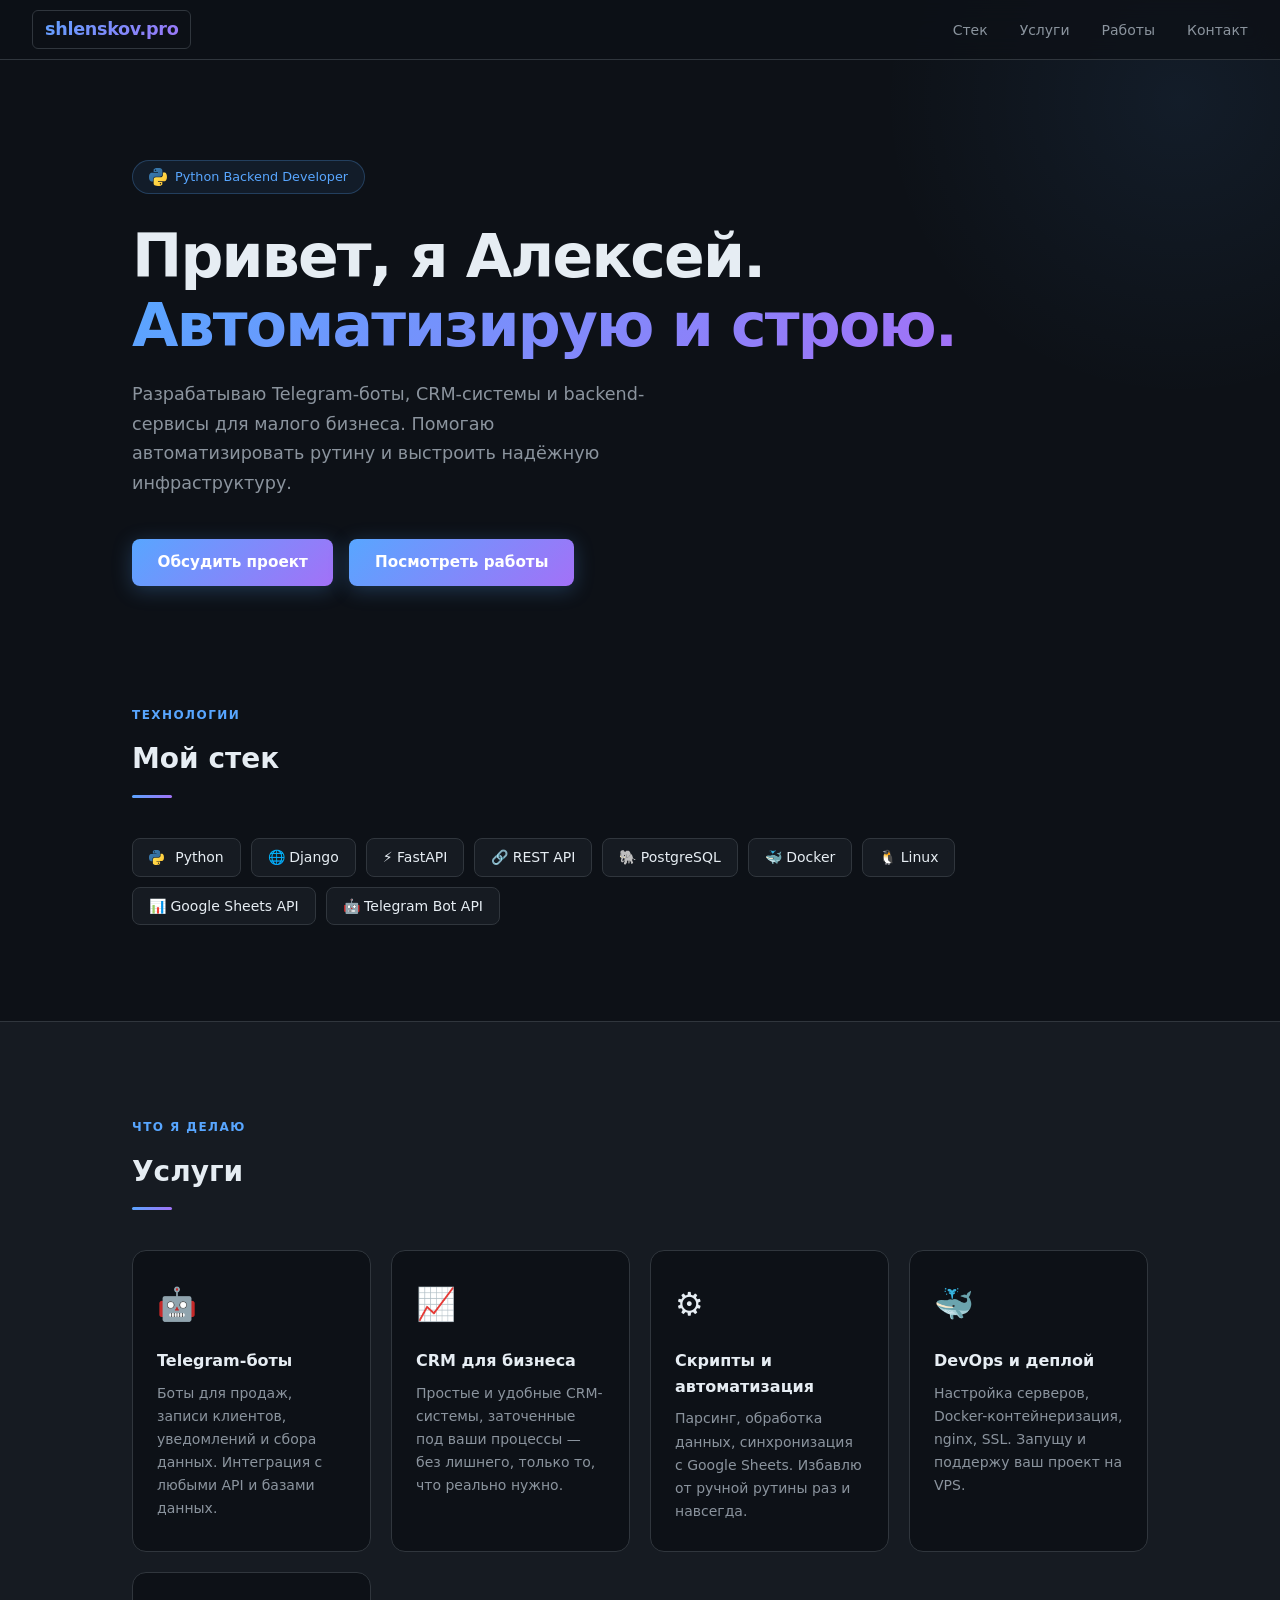
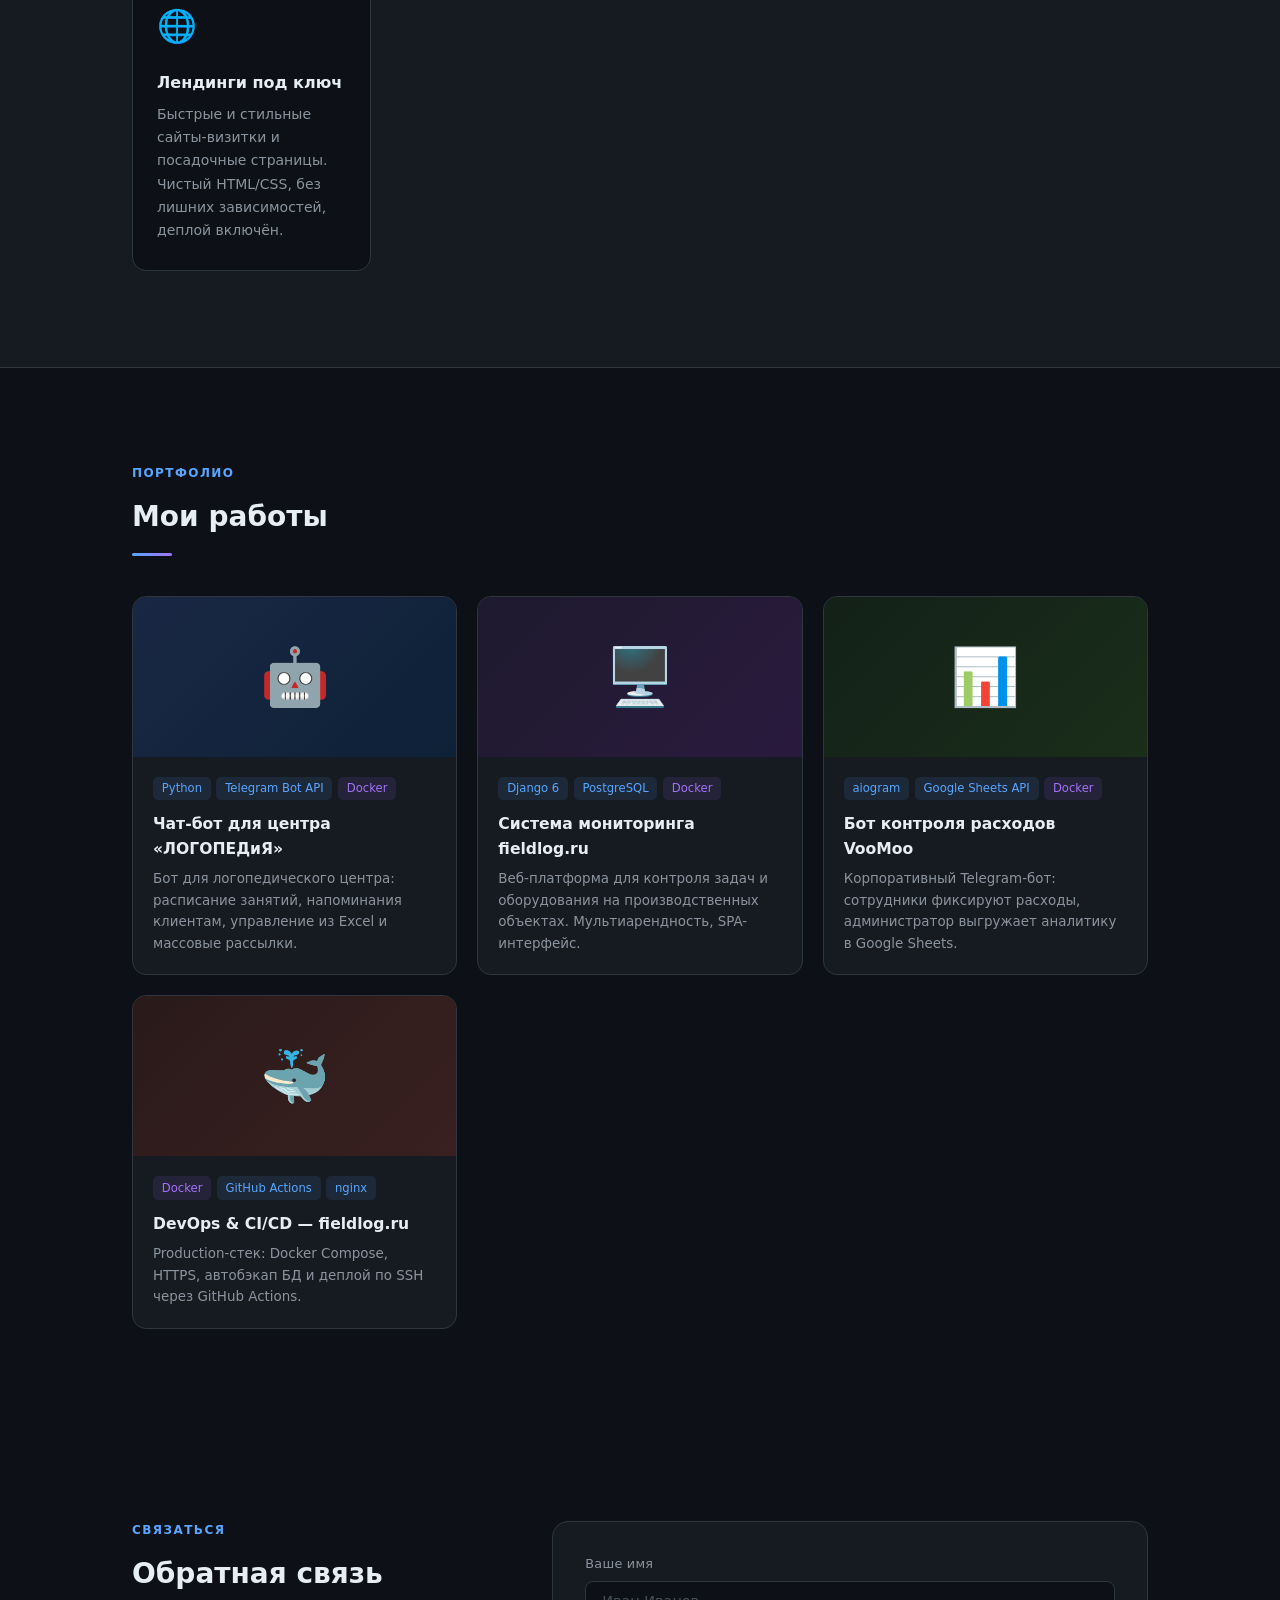
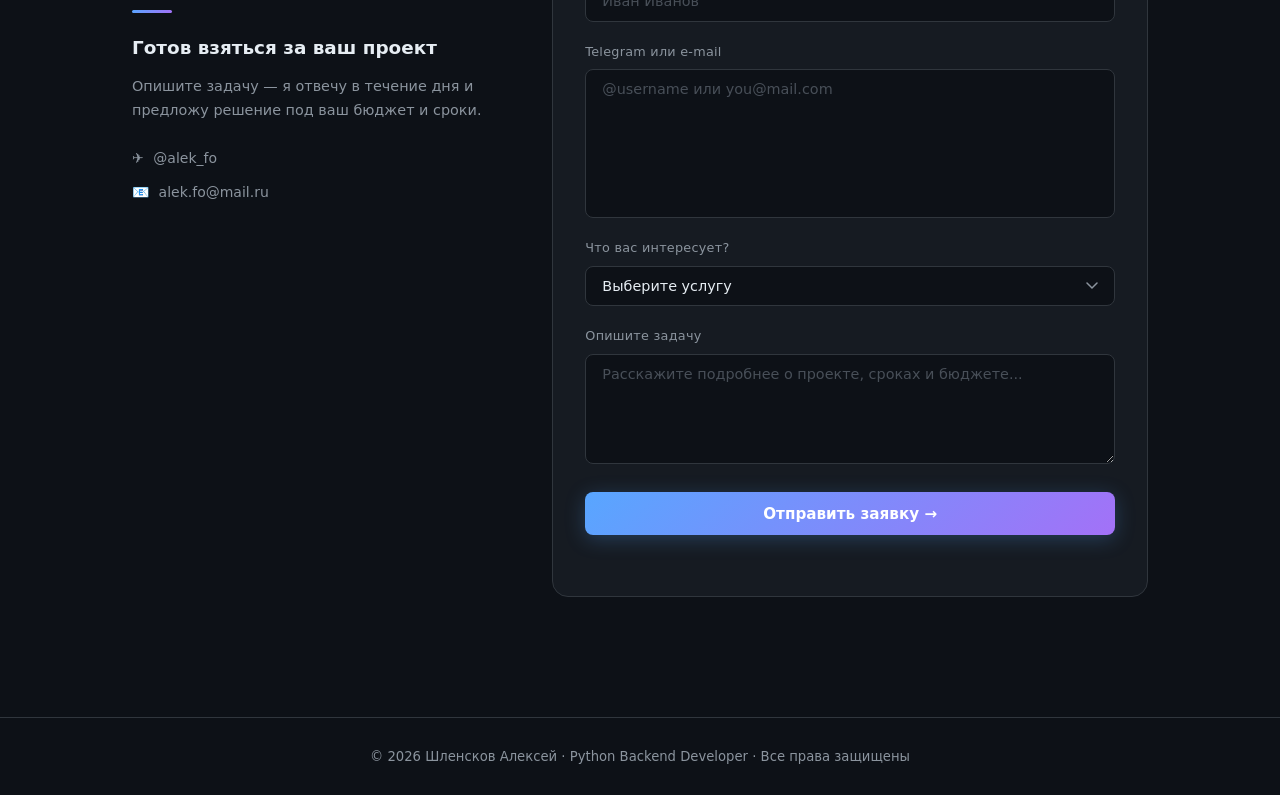
==== index.html @ dbe9e29e "init_commit" ====
<!DOCTYPE html>
<html lang="ru">
<head>
    <meta charset="UTF-8">
    <meta name="viewport" content="width=device-width, initial-scale=1.0">
    <title>Алексей — Python Backend Developer</title>
    <link rel="stylesheet" href="style.css">
</head>
<body>

<!-- ═══ NAV ═══════════════════════════════════════════ -->
<nav>
    <div class="nav-logo">shlenskov.pro</div>
    <ul class="nav-links">
        <li><a href="#stack">Стек</a></li>
        <li><a href="#services">Услуги</a></li>
        <li><a href="#portfolio">Работы</a></li>
        <li><a href="#contact">Контакт</a></li>
    </ul>
</nav>

<!-- ═══ HERO ═══════════════════════════════════════════ -->
<section id="hero">
    <div class="container">
        <div class="hero-badge">
            <img src="assets/python-logo.svg" width="18" height="18" alt="Python" style="vertical-align:-3px"> Python Backend Developer
        </div>
        <h1 class="hero-title">
            Привет, я Алексей.<br>
            <span class="gradient">Автоматизирую и строю.</span>
        </h1>
        <p class="hero-sub">
            Разрабатываю Telegram-боты, CRM-системы и backend-сервисы для малого бизнеса.
            Помогаю автоматизировать рутину и выстроить надёжную инфраструктуру.
        </p>
        <div class="hero-actions">
            <a href="#contact" class="btn btn-primary">Обсудить проект</a>
            <a href="#portfolio" class="btn btn-primary">Посмотреть работы</a>
        </div>
    </div>
</section>

<!-- ═══ STACK ══════════════════════════════════════════ -->
<section id="stack">
    <div class="container">
        <div class="section-label">Технологии</div>
        <h2 class="section-title">Мой стек</h2>
        <div class="stack-grid">
            <span class="badge"><img src="assets/python-logo.svg" width="15" height="15" alt="Python" style="vertical-align:-2px;margin-right:4px">Python</span>
            <span class="badge">🌐 Django</span>
            <span class="badge">⚡ FastAPI</span>
            <span class="badge">🔗 REST API</span>
            <span class="badge">🐘 PostgreSQL</span>
            <span class="badge">🐳 Docker</span>
            <span class="badge">🐧 Linux</span>
            <span class="badge">📊 Google Sheets API</span>
            <span class="badge">🤖 Telegram Bot API</span>
        </div>
    </div>
</section>

<!-- ═══ SERVICES ═══════════════════════════════════════ -->
<section id="services">
    <div class="container">
        <div class="section-label">Что я делаю</div>
        <h2 class="section-title">Услуги</h2>
        <div class="services-grid">

            <div class="service-card">
                <span class="service-icon">🤖</span>
                <h3>Telegram-боты</h3>
                <p>Боты для продаж, записи клиентов, уведомлений и сбора данных. Интеграция с любыми API и базами данных.</p>
            </div>

            <div class="service-card">
                <span class="service-icon">📈</span>
                <h3>CRM для бизнеса</h3>
                <p>Простые и удобные CRM-системы, заточенные под ваши процессы — без лишнего, только то, что реально нужно.</p>
            </div>

            <div class="service-card">
                <span class="service-icon">⚙️</span>
                <h3>Скрипты и автоматизация</h3>
                <p>Парсинг, обработка данных, синхронизация с Google Sheets. Избавлю от ручной рутины раз и навсегда.</p>
            </div>

            <div class="service-card">
                <span class="service-icon">🐳</span>
                <h3>DevOps и деплой</h3>
                <p>Настройка серверов, Docker-контейнеризация, nginx, SSL. Запущу и поддержу ваш проект на VPS.</p>
            </div>

            <div class="service-card">
                <span class="service-icon">🌐</span>
                <h3>Лендинги под ключ</h3>
                <p>Быстрые и стильные сайты-визитки и посадочные страницы. Чистый HTML/CSS, без лишних зависимостей, деплой включён.</p>
            </div>

        </div>
    </div>
</section>

<!-- ═══ PORTFOLIO ══════════════════════════════════════ -->
<section id="portfolio">
    <div class="container">
        <div class="section-label">Портфолио</div>
        <h2 class="section-title">Мои работы</h2>
        <div class="portfolio-grid">

            <a href="projects/telegram-bot.html" class="project-card">
                <div class="project-thumb t1">🤖</div>
                <div class="project-body">
                    <div class="project-tags">
                        <span class="tag">Python</span>
                        <span class="tag">Telegram Bot API</span>
                        <span class="tag purple">Docker</span>
                    </div>
                    <h3>Чат-бот для центра «ЛОГОПЕДиЯ»</h3>
                    <p>Бот для логопедического центра: расписание занятий, напоминания клиентам, управление из Excel и массовые рассылки.</p>
                </div>
            </a>

            <a href="projects/crm-agency.html" class="project-card">
                <div class="project-thumb t2">🖥️</div>
                <div class="project-body">
                    <div class="project-tags">
                        <span class="tag">Django 6</span>
                        <span class="tag">PostgreSQL</span>
                        <span class="tag purple">Docker</span>
                    </div>
                    <h3>Система мониторинга fieldlog.ru</h3>
                    <p>Веб-платформа для контроля задач и оборудования на производственных объектах. Мультиарендность, SPA-интерфейс.</p>
                </div>
            </a>

            <a href="projects/google-sheets.html" class="project-card">
                <div class="project-thumb t3">📊</div>
                <div class="project-body">
                    <div class="project-tags">
                        <span class="tag">aiogram</span>
                        <span class="tag">Google Sheets API</span>
                        <span class="tag purple">Docker</span>
                    </div>
                    <h3>Бот контроля расходов VooMoo</h3>
                    <p>Корпоративный Telegram-бот: сотрудники фиксируют расходы, администратор выгружает аналитику в Google Sheets.</p>
                </div>
            </a>

            <a href="projects/devops-deploy.html" class="project-card">
                <div class="project-thumb t4">🐳</div>
                <div class="project-body">
                    <div class="project-tags">
                        <span class="tag purple">Docker</span>
                        <span class="tag">GitHub Actions</span>
                        <span class="tag">nginx</span>
                    </div>
                    <h3>DevOps & CI/CD — fieldlog.ru</h3>
                    <p>Production-стек: Docker Compose, HTTPS, автобэкап БД и деплой по SSH через GitHub Actions.</p>
                </div>
            </a>

        </div>
    </div>
</section>

<!-- ═══ CONTACT ════════════════════════════════════════ -->
<section id="contact">
    <div class="container">
        <div class="contact-layout">

            <div class="contact-info">
                <div class="section-label">Связаться</div>
                <h2 class="section-title">Обратная связь</h2>
                <h3>Готов взяться за ваш проект</h3>
                <p>
                    Опишите задачу — я отвечу в течение дня
                    и предложу решение под ваш бюджет и сроки.
                </p>
                <a href="https://t.me/alek_fo" class="contact-link">
                    <span>✈️</span> @alek_fo
                </a>
                <a href="mailto:alekfo772@gmail.com" class="contact-link">
                    <span>📧</span> alek.fo@mail.ru
                </a>
            </div>

            <div class="form-card">
                <form id="contact-form">
                    <div class="form-group">
                        <label for="name">Ваше имя</label>
                        <input type="text" id="name" name="name" placeholder="Иван Иванов" autocomplete="name" required>
                    </div>

                    <div class="form-group">
                        <label for="contact">Telegram или e-mail</label>
                        <input type="text" id="contact" name="contact" placeholder="@username или you@mail.com" required>
                    </div>

                    <div class="form-group">
                        <label for="service">Что вас интересует?</label>
                        <select id="service" name="service">
                            <option value="" disabled selected>Выберите услугу</option>
                            <option value="telegram">🤖 Telegram-бот</option>
                            <option value="crm">📈 CRM-система</option>
                            <option value="automation">⚙️ Автоматизация / скрипты</option>
                            <option value="devops">🐳 DevOps / деплой</option>
                            <option value="landing">🌐 Лендинг / сайт-визитка</option>
                            <option value="other">💬 Другое</option>
                        </select>
                    </div>

                    <div class="form-group">
                        <label for="message">Опишите задачу</label>
                        <textarea id="message" name="message" placeholder="Расскажите подробнее о проекте, сроках и бюджете..." required></textarea>
                    </div>

                    <button type="submit" class="btn btn-primary btn-submit" id="submit-btn">
                        Отправить заявку →
                    </button>

                    <p id="form-status" class="form-status"></p>
                </form>
            </div>

        </div>
    </div>
</section>

<!-- ═══ FOOTER ═════════════════════════════════════════ -->
<footer>
    <p>© 2026 Шленсков Алексей · Python Backend Developer · Все права защищены</p>
</footer>

<script>
    const BACKEND = window.location.protocol === 'file:' ? 'http://localhost:8000' : '';

    document.getElementById('contact-form').addEventListener('submit', async (e) => {
        e.preventDefault();
        const btn = document.getElementById('submit-btn');
        const status = document.getElementById('form-status');
        const form = e.target;

        btn.disabled = true;
        btn.textContent = 'Отправляю…';
        status.textContent = '';
        status.className = 'form-status';

        try {
            const res = await fetch(`${BACKEND}/send`, {
                method: 'POST',
                headers: { 'Content-Type': 'application/json' },
                body: JSON.stringify({
                    name: form.name.value.trim(),
                    contact: form.contact.value.trim(),
                    service: form.service.value,
                    message: form.message.value.trim(),
                }),
            });

            if (!res.ok) throw new Error((await res.json()).detail || 'Ошибка сервера');

            status.textContent = 'Заявка отправлена! Отвечу в течение дня.';
            status.classList.add('form-status--ok');
            form.reset();
        } catch (err) {
            status.textContent = 'Не удалось отправить: ' + err.message;
            status.classList.add('form-status--err');
        } finally {
            btn.disabled = false;
            btn.textContent = 'Отправить заявку →';
        }
    });
</script>
</body>
</html>
---- style.css ----
:root {
    --bg:        #0d1117;
    --bg-card:   #161b22;
    --bg-hover:  #1c2128;
    --border:    #30363d;
    --accent:    #58a6ff;
    --accent-2:  #a371f7;
    --text:      #e6edf3;
    --muted:     #8b949e;
    --gradient:  linear-gradient(135deg, #58a6ff 0%, #a371f7 100%);
}

* { margin: 0; padding: 0; box-sizing: border-box; }

html { scroll-behavior: smooth; }

body {
    font-family: 'Segoe UI', system-ui, -apple-system, sans-serif;
    background: var(--bg);
    color: var(--text);
    line-height: 1.6;
}

/* ─── NAV ─────────────────────────────────── */
nav {
    position: fixed;
    top: 0; left: 0; right: 0;
    background: rgba(13, 17, 23, 0.80);
    backdrop-filter: blur(12px);
    -webkit-backdrop-filter: blur(12px);
    border-bottom: 1px solid var(--border);
    z-index: 100;
    padding: 0 2rem;
    height: 60px;
    display: flex;
    align-items: center;
    justify-content: space-between;
}

.nav-logo {
    font-weight: 700;
    font-size: 1.1rem;
    background: var(--gradient);
    -webkit-background-clip: text;
    -webkit-text-fill-color: transparent;
    background-clip: text;
    letter-spacing: -0.3px;
    text-decoration: none;
    padding: 0.3rem 0.75rem;
    border: 1px solid var(--border);
    border-radius: 6px;
    transition: border-color 0.2s, background-color 0.2s;
}
a.nav-logo:hover {
    border-color: var(--accent);
    background-color: rgba(88, 166, 255, 0.08);
}

.nav-links {
    display: flex;
    gap: 2rem;
    list-style: none;
}

.nav-links a {
    position: relative;
    color: var(--muted);
    text-decoration: none;
    font-size: 0.875rem;
    padding-bottom: 3px;
    transition: color 0.25s;
}

.nav-links a::after {
    content: '';
    position: absolute;
    left: 50%;
    bottom: 0;
    width: 0;
    height: 2px;
    background: var(--gradient);
    border-radius: 2px;
    transform: translateX(-50%);
    transition: width 0.3s cubic-bezier(0.4, 0, 0.2, 1);
}

.nav-links a:hover {
    color: var(--text);
}

.nav-links a:hover::after {
    width: 100%;
}

/* ─── LAYOUT ──────────────────────────────── */
.container {
    max-width: 1080px;
    margin: 0 auto;
    padding: 0 2rem;
}

section { padding: 96px 0; }

.section-label {
    font-size: 0.75rem;
    font-weight: 600;
    letter-spacing: 0.12em;
    text-transform: uppercase;
    color: var(--accent);
    margin-bottom: 0.75rem;
}

.section-title {
    font-size: 1.75rem;
    font-weight: 700;
    margin-bottom: 2.5rem;
    position: relative;
    padding-bottom: 1rem;
}
.section-title::after {
    content: '';
    position: absolute;
    bottom: 0; left: 0;
    width: 40px; height: 3px;
    background: var(--gradient);
    border-radius: 2px;
}

/* ─── HERO ────────────────────────────────── */
#hero {
    padding-top: 160px;
    padding-bottom: 120px;
    position: relative;
    overflow: hidden;
}

#hero::before {
    content: '';
    position: absolute;
    top: -200px; right: -200px;
    width: 600px; height: 600px;
    background: radial-gradient(circle, rgba(88,166,255,0.08) 0%, transparent 70%);
    pointer-events: none;
}

.hero-badge {
    display: inline-flex;
    align-items: center;
    gap: 0.5rem;
    background: rgba(88, 166, 255, 0.08);
    border: 1px solid rgba(88, 166, 255, 0.25);
    color: var(--accent);
    padding: 0.35rem 1rem;
    border-radius: 20px;
    font-size: 0.8rem;
    font-weight: 500;
    margin-bottom: 1.75rem;
}

.hero-title {
    font-size: clamp(2.2rem, 5.5vw, 3.75rem);
    font-weight: 800;
    line-height: 1.15;
    letter-spacing: -0.03em;
    margin-bottom: 1.25rem;
}
.hero-title .gradient {
    background: var(--gradient);
    -webkit-background-clip: text;
    -webkit-text-fill-color: transparent;
    background-clip: text;
}

.hero-sub {
    font-size: 1.1rem;
    color: var(--muted);
    max-width: 520px;
    margin-bottom: 2.5rem;
    line-height: 1.7;
}

.hero-actions {
    display: flex;
    gap: 1rem;
    flex-wrap: wrap;
}

/* ─── BUTTONS ─────────────────────────────── */
.btn {
    display: inline-flex;
    align-items: center;
    gap: 0.5rem;
    padding: 0.7rem 1.6rem;
    border-radius: 8px;
    font-size: 0.95rem;
    font-weight: 600;
    text-decoration: none;
    cursor: pointer;
    transition: transform 0.15s, opacity 0.15s, box-shadow 0.15s;
    border: none;
    font-family: inherit;
}
.btn:hover { transform: translateY(-2px); }
.btn:active { transform: translateY(0); }

.btn-primary {
    background: var(--gradient);
    color: #fff;
    box-shadow: 0 4px 20px rgba(88,166,255,0.25);
}
.btn-primary:hover { box-shadow: 0 6px 28px rgba(88,166,255,0.4); }

.btn-ghost {
    background: transparent;
    color: var(--text);
    border: 1px solid var(--border);
}
.btn-ghost:hover { border-color: var(--accent); color: var(--accent); }

/* ─── STACK ───────────────────────────────── */
#stack { padding-top: 0; }

.stack-grid {
    display: flex;
    flex-wrap: wrap;
    gap: 0.625rem;
}

.badge {
    display: inline-flex;
    align-items: center;
    gap: 0.45rem;
    background: var(--bg-card);
    border: 1px solid var(--border);
    padding: 0.45rem 1rem;
    border-radius: 8px;
    font-size: 0.875rem;
    color: var(--text);
    transition: border-color 0.2s, background 0.2s;
}
.badge:hover {
    border-color: var(--accent);
    background: var(--bg-hover);
}

/* ─── SERVICES ────────────────────────────── */
#services { background: var(--bg-card); border-top: 1px solid var(--border); border-bottom: 1px solid var(--border); }

.services-grid {
    display: grid;
    grid-template-columns: repeat(auto-fit, minmax(200px, 1fr));
    gap: 1.25rem;
}

.service-card {
    background: var(--bg);
    border: 1px solid var(--border);
    border-radius: 14px;
    padding: 1.75rem 1.5rem;
    transition: border-color 0.2s, transform 0.2s;
}
.service-card:hover {
    border-color: var(--accent);
    transform: translateY(-4px);
}

.service-icon {
    font-size: 2rem;
    margin-bottom: 1.1rem;
    display: block;
}

.service-card h3 {
    font-size: 1rem;
    font-weight: 700;
    margin-bottom: 0.5rem;
}

.service-card p {
    font-size: 0.875rem;
    color: var(--muted);
    line-height: 1.65;
}

/* ─── PORTFOLIO ───────────────────────────── */
.portfolio-grid {
    display: grid;
    grid-template-columns: repeat(auto-fill, minmax(300px, 1fr));
    gap: 1.25rem;
}

.project-card {
    background: var(--bg-card);
    border: 1px solid var(--border);
    border-radius: 14px;
    overflow: hidden;
    transition: border-color 0.2s, transform 0.2s;
    text-decoration: none;
    color: inherit;
    display: block;
}
.project-card:hover {
    border-color: var(--accent);
    transform: translateY(-4px);
}

.project-thumb {
    height: 160px;
    display: flex;
    align-items: center;
    justify-content: center;
    font-size: 3.5rem;
    position: relative;
    overflow: hidden;
}

.project-thumb.t1 { background: linear-gradient(135deg, #1a2744, #0d2137); }
.project-thumb.t2 { background: linear-gradient(135deg, #1e1a2e, #2a1a3e); }
.project-thumb.t3 { background: linear-gradient(135deg, #132118, #1a2e1a); }
.project-thumb.t4 { background: linear-gradient(135deg, #2a1a1a, #3a2020); }
.project-thumb.t5 { background: linear-gradient(135deg, #1a2020, #0d2020); }

.project-body { padding: 1.25rem; }

.project-tags {
    display: flex;
    flex-wrap: wrap;
    gap: 0.35rem;
    margin-bottom: 0.75rem;
}
.tag {
    background: rgba(88, 166, 255, 0.1);
    color: var(--accent);
    padding: 0.15rem 0.55rem;
    border-radius: 5px;
    font-size: 0.725rem;
    font-weight: 500;
}
.tag.purple {
    background: rgba(163, 113, 247, 0.1);
    color: var(--accent-2);
}

.project-body h3 {
    font-size: 0.975rem;
    font-weight: 700;
    margin-bottom: 0.4rem;
}

.project-body p {
    font-size: 0.84rem;
    color: var(--muted);
    line-height: 1.6;
}

/* ─── CONTACT ─────────────────────────────── */
#contact { padding-bottom: 120px; }

.contact-layout {
    display: grid;
    grid-template-columns: 1fr 1.6fr;
    gap: 3rem;
    align-items: start;
}

.contact-info .section-title {
    margin-bottom: 1.25rem;
}

.contact-info h3 {
    font-size: 1.15rem;
    font-weight: 700;
    margin-bottom: 0.75rem;
}

.contact-info p {
    color: var(--muted);
    font-size: 0.9rem;
    line-height: 1.7;
    margin-bottom: 1.5rem;
}

.contact-link {
    display: flex;
    align-items: center;
    gap: 0.6rem;
    color: var(--muted);
    text-decoration: none;
    font-size: 0.875rem;
    margin-bottom: 0.75rem;
    transition: color 0.2s;
}
.contact-link:hover { color: var(--accent); }

.form-card {
    background: var(--bg-card);
    border: 1px solid var(--border);
    border-radius: 16px;
    padding: 2rem;
}

.form-group { margin-bottom: 1.25rem; }

label {
    display: block;
    font-size: 0.8rem;
    font-weight: 500;
    color: var(--muted);
    margin-bottom: 0.45rem;
    letter-spacing: 0.02em;
}

input, select, textarea {
    width: 100%;
    padding: 0.7rem 1rem;
    background: var(--bg);
    border: 1px solid var(--border);
    border-radius: 8px;
    color: var(--text);
    font-size: 0.9rem;
    font-family: inherit;
    transition: border-color 0.2s, box-shadow 0.2s;
    -webkit-appearance: none;
    appearance: none;
}

input::placeholder, textarea::placeholder { color: #484f58; }

input:focus, select:focus, textarea:focus {
    outline: none;
    border-color: var(--accent);
    box-shadow: 0 0 0 3px rgba(88, 166, 255, 0.12);
}

select {
    background-image: url("data:image/svg+xml,%3Csvg xmlns='http://www.w3.org/2000/svg' width='12' height='8' viewBox='0 0 12 8'%3E%3Cpath d='M1 1l5 5 5-5' stroke='%238b949e' stroke-width='1.5' fill='none' stroke-linecap='round'/%3E%3C/svg%3E");
    background-repeat: no-repeat;
    background-position: right 1rem center;
    padding-right: 2.5rem;
    cursor: pointer;
}
select option { background: #161b22; }

textarea { resize: vertical; min-height: 110px; }

.btn-submit {
    width: 100%;
    justify-content: center;
    padding: 0.8rem;
    font-size: 0.95rem;
}

.form-status {
    margin-top: 0.75rem;
    font-size: 0.875rem;
    text-align: center;
    min-height: 1.2em;
}
.form-status--ok  { color: #3fb950; }
.form-status--err { color: #f85149; }

/* ─── PROJECT PAGE ───────────────────────── */
.project-page {
    padding-top: 96px;
    padding-bottom: 96px;
}

.breadcrumb {
    display: flex;
    align-items: center;
    gap: 0.5rem;
    font-size: 0.825rem;
    color: var(--muted);
    margin-bottom: 2rem;
}
.breadcrumb a {
    color: var(--muted);
    text-decoration: none;
    transition: color 0.2s;
}
.breadcrumb a:hover { color: var(--accent); }
.breadcrumb-sep { color: var(--border); }

.project-header {
    margin-bottom: 3rem;
    padding-bottom: 2.5rem;
    border-bottom: 1px solid var(--border);
}
.project-header h1 {
    font-size: clamp(1.8rem, 4vw, 2.6rem);
    font-weight: 800;
    letter-spacing: -0.03em;
    margin: 1rem 0 0.875rem;
}
.project-lead {
    font-size: 1.05rem;
    color: var(--muted);
    max-width: 680px;
    line-height: 1.75;
}

.project-meta {
    display: flex;
    flex-wrap: wrap;
    gap: 2rem;
    margin-top: 1.75rem;
}
.meta-item {
    display: flex;
    flex-direction: column;
    gap: 0.25rem;
}
.meta-label {
    font-size: 0.725rem;
    font-weight: 600;
    letter-spacing: 0.1em;
    text-transform: uppercase;
    color: var(--muted);
}
.meta-value {
    font-size: 0.9rem;
    font-weight: 500;
}

.project-section { margin-bottom: 3rem; }

.project-section h2 {
    font-size: 0.75rem;
    font-weight: 600;
    text-transform: uppercase;
    letter-spacing: 0.1em;
    color: var(--accent);
    margin-bottom: 1rem;
}
.project-section p {
    font-size: 0.95rem;
    line-height: 1.8;
    color: var(--text);
    max-width: 720px;
}
.project-section ul {
    list-style: none;
    display: flex;
    flex-direction: column;
    gap: 0.5rem;
    max-width: 720px;
}
.project-section li {
    font-size: 0.95rem;
    color: var(--text);
    padding-left: 1.25rem;
    position: relative;
    line-height: 1.6;
}
.project-section li::before {
    content: '–';
    position: absolute;
    left: 0;
    color: var(--accent);
}

.screenshots-grid {
    display: grid;
    grid-template-columns: repeat(auto-fit, minmax(280px, 1fr));
    gap: 1.25rem;
}
.screenshot {
    width: 100%;
    aspect-ratio: 16 / 9;
    border-radius: 10px;
    border: 2px dashed var(--border);
    background: var(--bg-card);
    object-fit: cover;
    display: block;
    transition: border-color 0.2s;
}
.screenshot:hover { border-color: var(--accent); }
.screenshot-caption {
    margin-top: 0.5rem;
    font-size: 0.8rem;
    color: var(--muted);
    text-align: center;
}

.screenshots-gallery {
    display: grid;
    grid-template-columns: repeat(auto-fill, minmax(170px, 1fr));
    gap: 1rem;
}
.gallery-item {
    display: flex;
    flex-direction: column;
    gap: 0.5rem;
}
.gallery-item img {
    width: 100%;
    height: 300px;
    object-fit: cover;
    object-position: top;
    border-radius: 10px;
    border: 1px solid var(--border);
    background: var(--bg-card);
    transition: border-color 0.2s, transform 0.2s;
    display: block;
}
.gallery-item img:hover {
    border-color: var(--accent);
    transform: translateY(-3px);
}
.gallery-caption {
    font-size: 0.775rem;
    color: var(--muted);
    text-align: center;
    line-height: 1.4;
}

.project-actions {
    display: flex;
    gap: 1rem;
    flex-wrap: wrap;
    padding-top: 2.5rem;
    border-top: 1px solid var(--border);
    margin-top: 0.5rem;
}

/* ─── LIGHTBOX ───────────────────────────── */
.lightbox-overlay {
    display: none;
    position: fixed;
    inset: 0;
    background: rgba(0, 0, 0, 0.92);
    z-index: 200;
    align-items: center;
    justify-content: center;
    cursor: zoom-out;
    backdrop-filter: blur(6px);
    -webkit-backdrop-filter: blur(6px);
}
.lightbox-overlay.active { display: flex; }

.lightbox-img {
    max-width: 90vw;
    max-height: 90vh;
    border-radius: 10px;
    object-fit: contain;
    box-shadow: 0 30px 90px rgba(0, 0, 0, 0.8);
    cursor: default;
}

.lightbox-close {
    position: absolute;
    top: 1.25rem;
    right: 1.5rem;
    background: none;
    border: none;
    color: #fff;
    font-size: 1.75rem;
    line-height: 1;
    cursor: pointer;
    opacity: 0.6;
    transition: opacity 0.15s;
    padding: 0.25rem;
}
.lightbox-close:hover { opacity: 1; }

.gallery-item img  { cursor: zoom-in; }
.screenshot        { cursor: zoom-in; }

/* ─── FOOTER ──────────────────────────────── */
footer {
    border-top: 1px solid var(--border);
    padding: 1.75rem 2rem;
    text-align: center;
    color: var(--muted);
    font-size: 0.825rem;
}

/* ─── RESPONSIVE ──────────────────────────── */
@media (max-width: 768px) {
    nav { padding: 0 1.25rem; }
    .nav-links { display: none; }

    .container { padding: 0 1.25rem; }
    section { padding: 64px 0; }

    .hero-title { font-size: 2.2rem; }

    .contact-layout {
        grid-template-columns: 1fr;
        gap: 2rem;
    }

    .form-card { padding: 1.5rem; }
}

@media (max-width: 480px) {
    .hero-actions { flex-direction: column; }
    .btn { justify-content: center; }
}
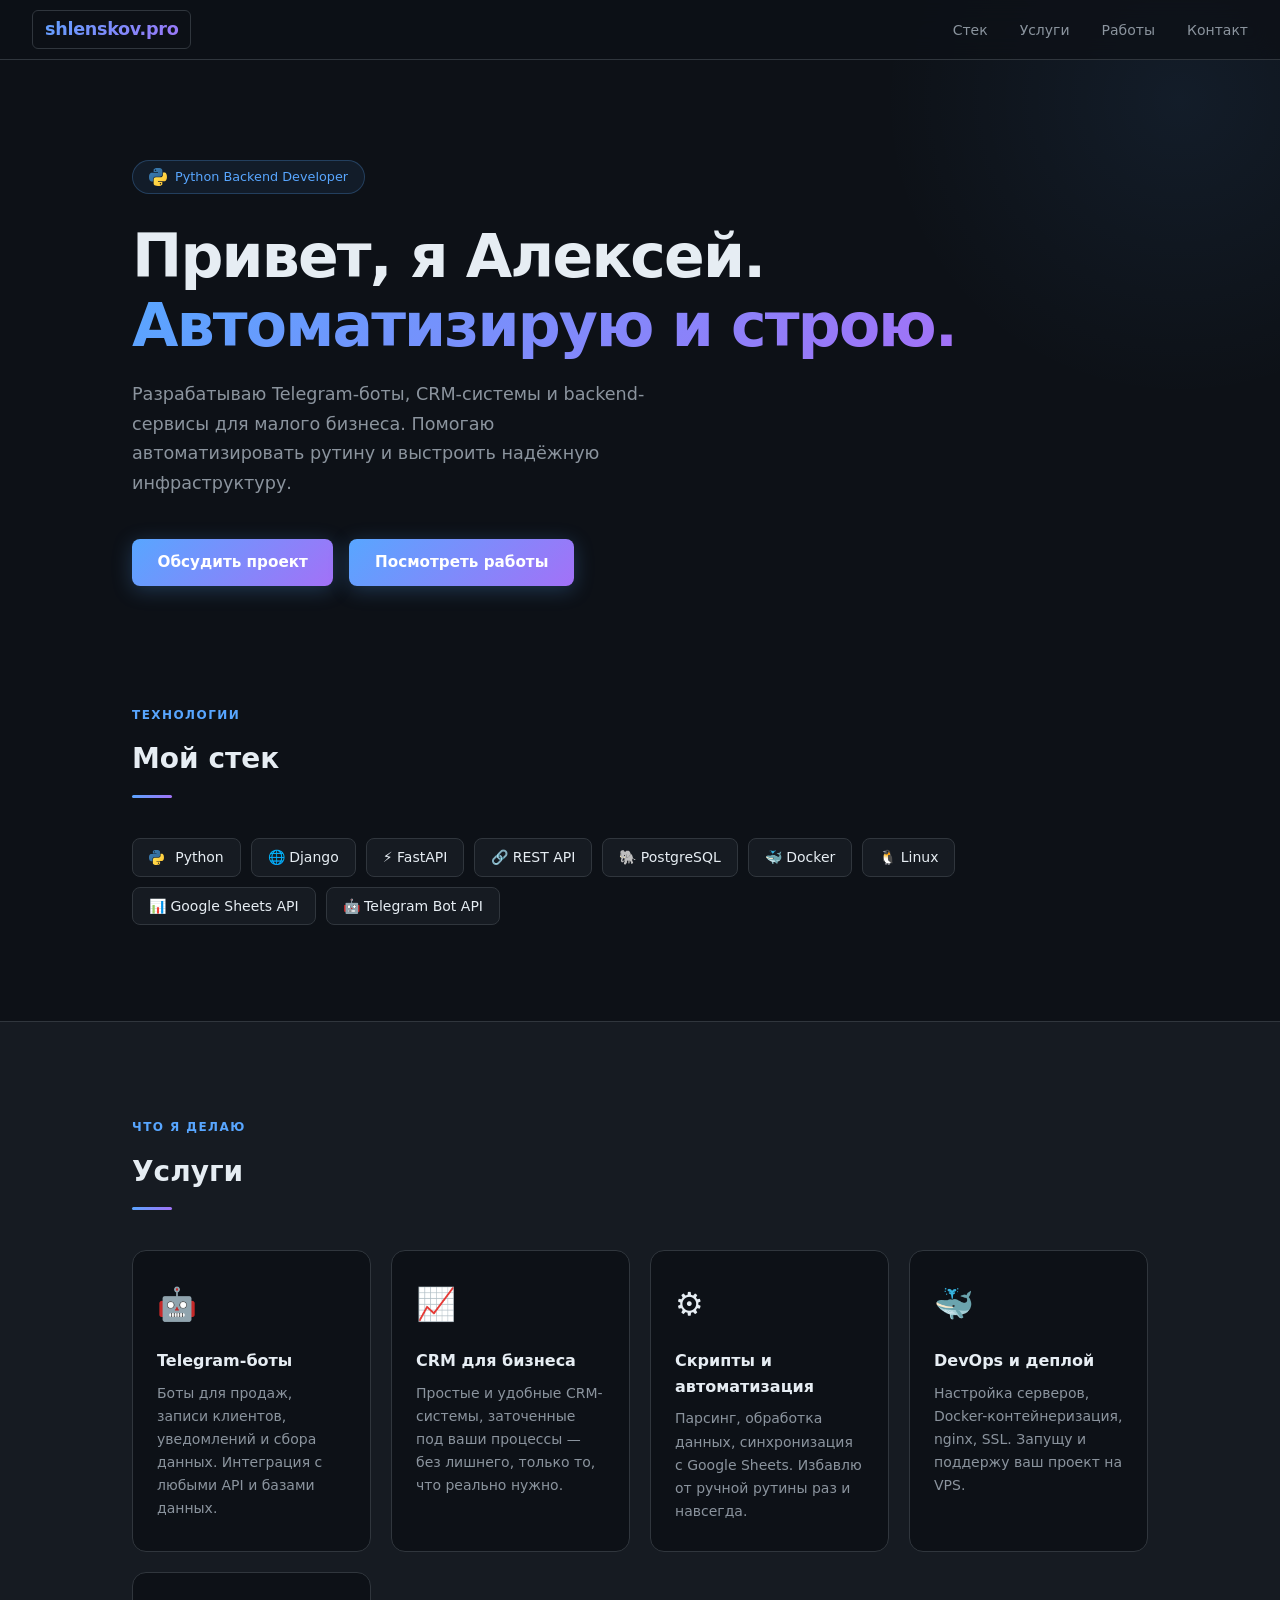
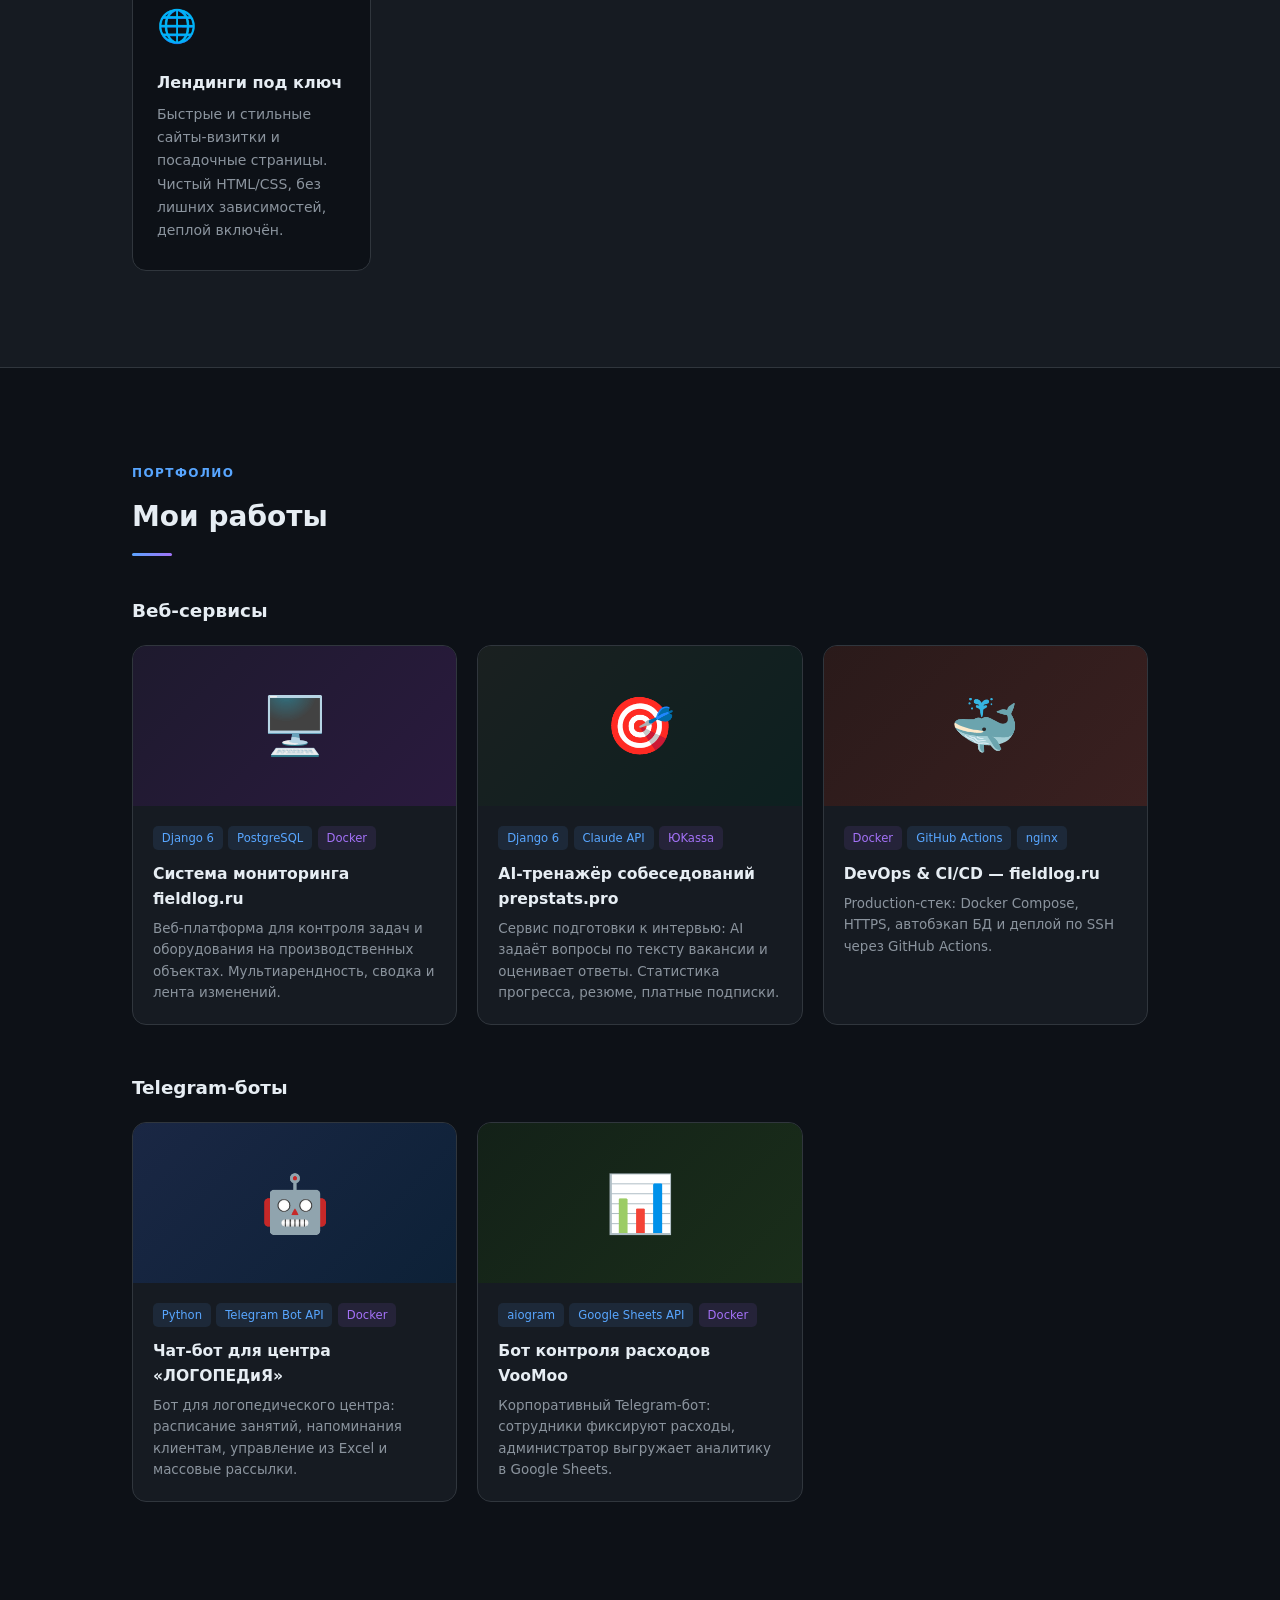
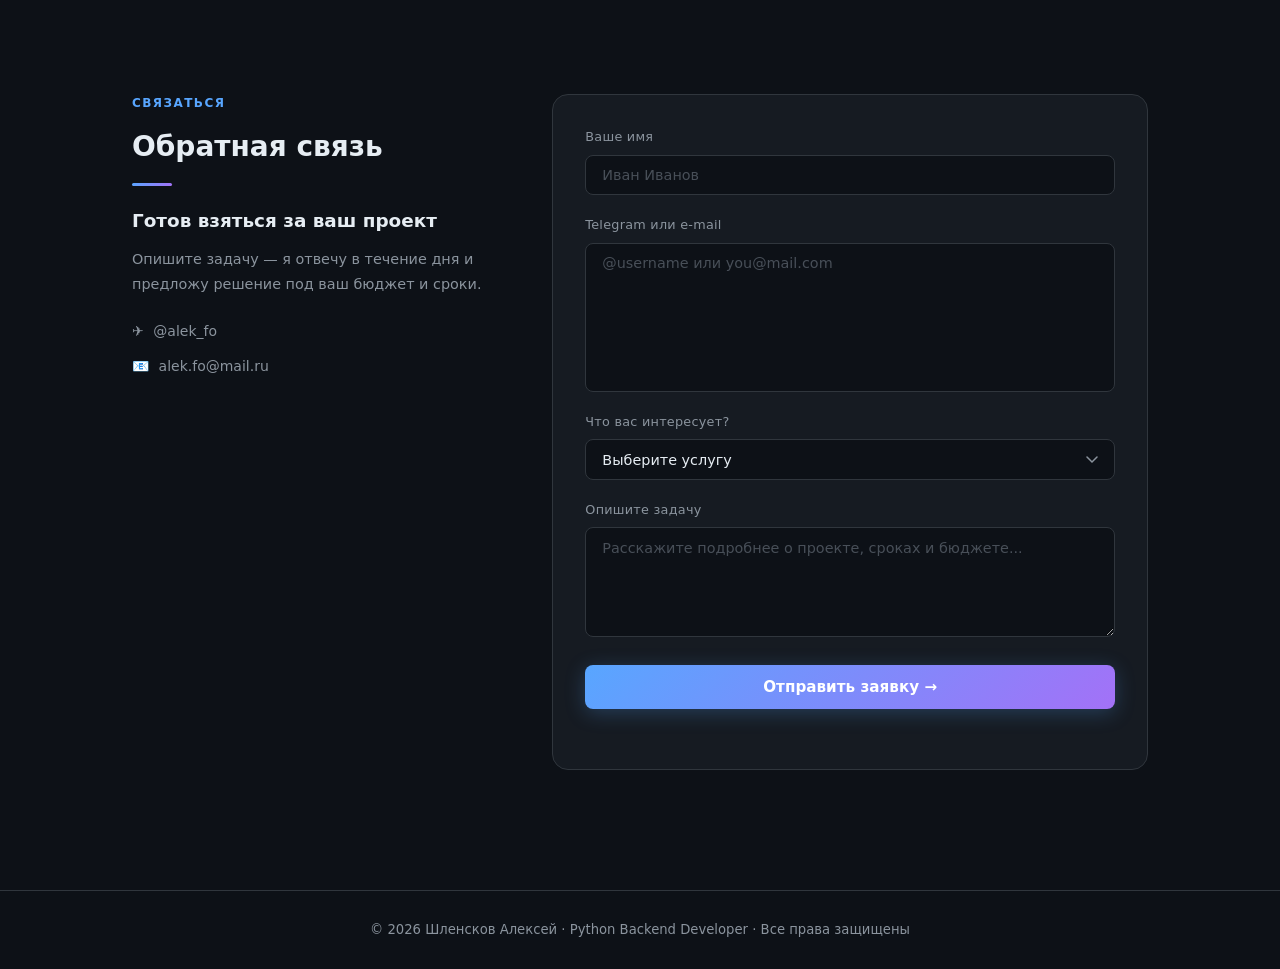
==== commit 29d40f86: "new proj added" ====
--- a/index.html
+++ b/index.html
@@ -17,6 +17,11 @@
         <li><a href="#portfolio">Работы</a></li>
         <li><a href="#contact">Контакт</a></li>
     </ul>
+    <button class="burger" aria-label="Меню">
+        <span></span>
+        <span></span>
+        <span></span>
+    </button>
 </nav>
 
 <!-- ═══ HERO ═══════════════════════════════════════════ -->
@@ -105,6 +110,51 @@
     <div class="container">
         <div class="section-label">Портфолио</div>
         <h2 class="section-title">Мои работы</h2>
+        <h3 class="portfolio-subtitle">Веб-сервисы</h3>
+        <div class="portfolio-grid">
+
+            <a href="projects/crm-agency.html" class="project-card">
+                <div class="project-thumb t2">🖥️</div>
+                <div class="project-body">
+                    <div class="project-tags">
+                        <span class="tag">Django 6</span>
+                        <span class="tag">PostgreSQL</span>
+                        <span class="tag purple">Docker</span>
+                    </div>
+                    <h3>Система мониторинга fieldlog.ru</h3>
+                    <p>Веб-платформа для контроля задач и оборудования на производственных объектах. Мультиарендность, сводка и лента изменений.</p>
+                </div>
+            </a>
+
+            <a href="projects/prepstats.html" class="project-card">
+                <div class="project-thumb t5">🎯</div>
+                <div class="project-body">
+                    <div class="project-tags">
+                        <span class="tag">Django 6</span>
+                        <span class="tag">Claude API</span>
+                        <span class="tag purple">ЮKassa</span>
+                    </div>
+                    <h3>AI-тренажёр собеседований prepstats.pro</h3>
+                    <p>Сервис подготовки к интервью: AI задаёт вопросы по тексту вакансии и оценивает ответы. Статистика прогресса, резюме, платные подписки.</p>
+                </div>
+            </a>
+
+            <a href="projects/devops-deploy.html" class="project-card">
+                <div class="project-thumb t4">🐳</div>
+                <div class="project-body">
+                    <div class="project-tags">
+                        <span class="tag purple">Docker</span>
+                        <span class="tag">GitHub Actions</span>
+                        <span class="tag">nginx</span>
+                    </div>
+                    <h3>DevOps & CI/CD — fieldlog.ru</h3>
+                    <p>Production-стек: Docker Compose, HTTPS, автобэкап БД и деплой по SSH через GitHub Actions.</p>
+                </div>
+            </a>
+
+        </div>
+
+        <h3 class="portfolio-subtitle">Telegram-боты</h3>
         <div class="portfolio-grid">
 
             <a href="projects/telegram-bot.html" class="project-card">
@@ -120,19 +170,6 @@
                 </div>
             </a>
 
-            <a href="projects/crm-agency.html" class="project-card">
-                <div class="project-thumb t2">🖥️</div>
-                <div class="project-body">
-                    <div class="project-tags">
-                        <span class="tag">Django 6</span>
-                        <span class="tag">PostgreSQL</span>
-                        <span class="tag purple">Docker</span>
-                    </div>
-                    <h3>Система мониторинга fieldlog.ru</h3>
-                    <p>Веб-платформа для контроля задач и оборудования на производственных объектах. Мультиарендность, SPA-интерфейс.</p>
-                </div>
-            </a>
-
             <a href="projects/google-sheets.html" class="project-card">
                 <div class="project-thumb t3">📊</div>
                 <div class="project-body">
@@ -143,19 +180,6 @@
                     </div>
                     <h3>Бот контроля расходов VooMoo</h3>
                     <p>Корпоративный Telegram-бот: сотрудники фиксируют расходы, администратор выгружает аналитику в Google Sheets.</p>
-                </div>
-            </a>
-
-            <a href="projects/devops-deploy.html" class="project-card">
-                <div class="project-thumb t4">🐳</div>
-                <div class="project-body">
-                    <div class="project-tags">
-                        <span class="tag purple">Docker</span>
-                        <span class="tag">GitHub Actions</span>
-                        <span class="tag">nginx</span>
-                    </div>
-                    <h3>DevOps & CI/CD — fieldlog.ru</h3>
-                    <p>Production-стек: Docker Compose, HTTPS, автобэкап БД и деплой по SSH через GitHub Actions.</p>
                 </div>
             </a>
 
@@ -271,5 +295,22 @@
         }
     });
 </script>
+
+<script>
+    const burger = document.querySelector('.burger');
+    const navLinks = document.querySelector('.nav-links');
+
+    burger.addEventListener('click', () => {
+        burger.classList.toggle('open');
+        navLinks.classList.toggle('open');
+    });
+
+    navLinks.querySelectorAll('a').forEach(link => {
+        link.addEventListener('click', () => {
+            burger.classList.remove('open');
+            navLinks.classList.remove('open');
+        });
+    });
+</script>
 </body>
 </html>
--- a/style.css
+++ b/style.css
@@ -289,6 +289,14 @@
     gap: 1.25rem;
 }
 
+.portfolio-subtitle {
+    font-size: 1.15rem;
+    font-weight: 700;
+    margin-bottom: 1.25rem;
+}
+
+.portfolio-grid + .portfolio-subtitle { margin-top: 3rem; }
+
 .project-card {
     background: var(--bg-card);
     border: 1px solid var(--border);
@@ -612,6 +620,27 @@
     color: var(--muted);
     text-align: center;
     line-height: 1.4;
+}
+
+.feature-block {
+    padding-top: 2.5rem;
+    border-top: 1px solid var(--border);
+}
+.feature-title {
+    font-size: 1.35rem;
+    font-weight: 700;
+    line-height: 1.3;
+    margin-bottom: 0.75rem;
+}
+.feature-block .screenshots-gallery { margin-top: 1.75rem; }
+
+.screenshots-gallery.wide {
+    grid-template-columns: repeat(auto-fill, minmax(280px, 1fr));
+    gap: 1.25rem;
+}
+.screenshots-gallery.wide .gallery-item img {
+    height: auto;
+    aspect-ratio: 2 / 1;
 }
 
 .project-actions {
@@ -675,10 +704,59 @@
     font-size: 0.825rem;
 }
 
+/* ─── BURGER ──────────────────────────────── */
+.burger {
+    display: none;
+    flex-direction: column;
+    gap: 5px;
+    background: none;
+    border: none;
+    cursor: pointer;
+    padding: 4px;
+}
+
+.burger span {
+    display: block;
+    width: 24px;
+    height: 2px;
+    background: var(--text);
+    border-radius: 2px;
+    transition: transform 0.3s, opacity 0.3s;
+}
+
+.burger.open span:nth-child(1) { transform: translateY(7px) rotate(45deg); }
+.burger.open span:nth-child(2) { opacity: 0; }
+.burger.open span:nth-child(3) { transform: translateY(-7px) rotate(-45deg); }
+
 /* ─── RESPONSIVE ──────────────────────────── */
 @media (max-width: 768px) {
-    nav { padding: 0 1.25rem; }
-    .nav-links { display: none; }
+    nav {
+        position: sticky;
+        top: 0;
+        height: auto;
+        min-height: 60px;
+        flex-wrap: wrap;
+        padding: 0 1.25rem;
+    }
+
+    .burger { display: flex; }
+
+    .nav-links {
+        display: none;
+        width: 100%;
+        flex-direction: column;
+        gap: 0;
+        padding: 0.5rem 0 1rem;
+        border-top: 1px solid var(--border);
+    }
+
+    .nav-links.open { display: flex; }
+
+    .nav-links li a {
+        display: block;
+        padding: 0.75rem 0;
+        font-size: 1rem;
+    }
 
     .container { padding: 0 1.25rem; }
     section { padding: 64px 0; }
